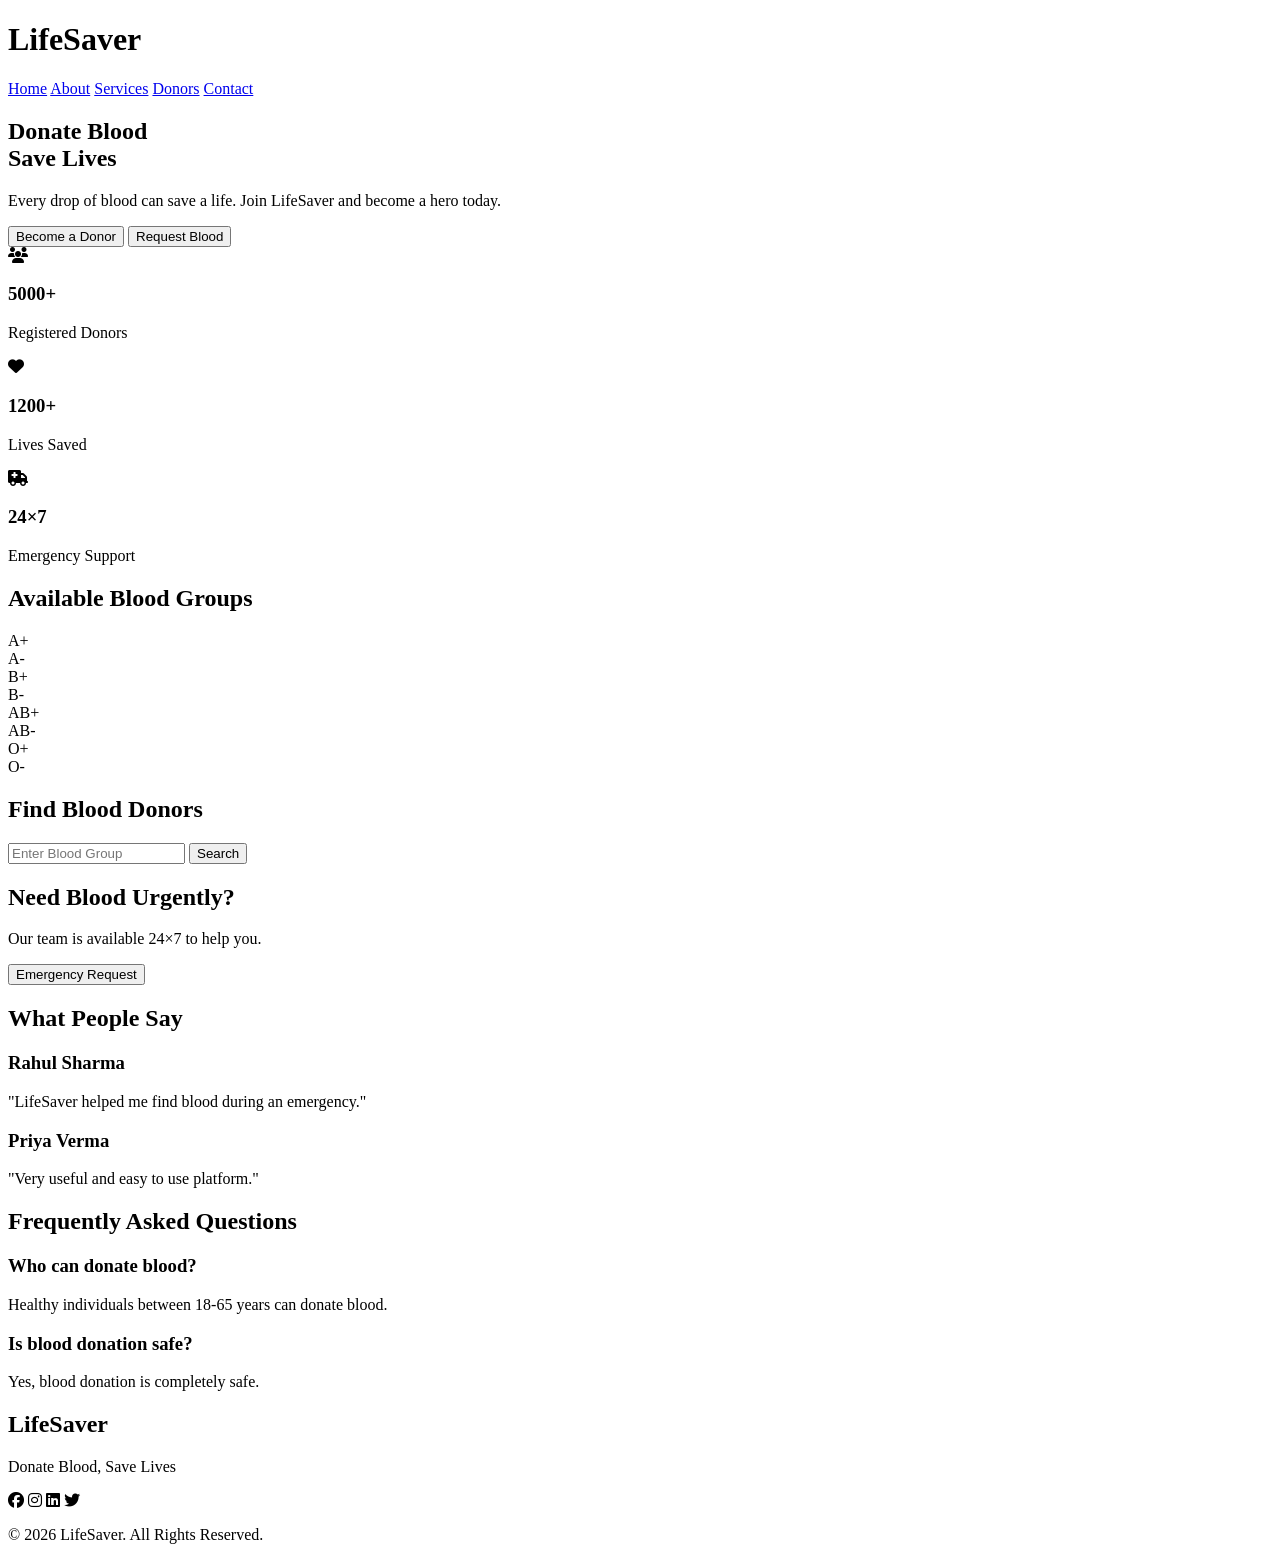
==== index.html @ 5cfdd398 "Add files via upload" ====
<!DOCTYPE html>
<html lang="en">
<head>
<meta charset="UTF-8">
<meta name="viewport" content="width=device-width, initial-scale=1.0">

<title>LifeSaver - Blood Donation</title>

<link rel="stylesheet" href="style.css">

<link rel="stylesheet"
href="https://cdnjs.cloudflare.com/ajax/libs/font-awesome/6.5.1/css/all.min.css">

</head>
<body>

<!-- Header -->

<header>

<div class="logo">

<h1>LifeSaver</h1>

</div>

<nav>

<a href="index.html">Home</a>

<a href="about.html">About</a>

<a href="services.html">Services</a>

<a href="donors.html">Donors</a>

<a href="contact.html">Contact</a>

</nav>

</header>

<!-- Hero Section -->

<section class="hero">

<div class="hero-text">

<h2>
Donate Blood <br>
Save Lives
</h2>

<p>
Every drop of blood can save a life.
Join LifeSaver and become a hero today.
</p>

<button class="donor-btn">

Become a Donor

</button>

<button class="request-btn">

Request Blood

</button>

</div>

</section>

<!-- Statistics -->

<section class="stats">

<div class="card">

<i class="fa-solid fa-users"></i>

<h3>5000+</h3>

<p>Registered Donors</p>

</div>

<div class="card">

<i class="fa-solid fa-heart"></i>

<h3>1200+</h3>

<p>Lives Saved</p>

</div>

<div class="card">

<i class="fa-solid fa-truck-medical"></i>

<h3>24×7</h3>

<p>Emergency Support</p>

</div>

</section>

<!-- Blood Groups -->

<section class="blood-groups">

<h2>Available Blood Groups</h2>

<div class="blood-container">

<div class="blood-card">A+</div>

<div class="blood-card">A-</div>

<div class="blood-card">B+</div>

<div class="blood-card">B-</div>

<div class="blood-card">AB+</div>

<div class="blood-card">AB-</div>

<div class="blood-card">O+</div>

<div class="blood-card">O-</div>

</div>

</section>

<!-- Search -->

<section class="search-section">

<h2>Find Blood Donors</h2>

<input type="text"
placeholder="Enter Blood Group">

<button>

Search

</button>

</section>

<!-- Emergency -->

<section class="emergency">

<h2>
Need Blood Urgently?
</h2>

<p>

Our team is available 24×7 to help you.

</p>

<button>

Emergency Request

</button>

</section>

<!-- Testimonials -->

<section class="testimonial">

<h2>

What People Say

</h2>

<div class="testimonial-box">

<h3>

Rahul Sharma

</h3>

<p>

"LifeSaver helped me find blood during an emergency."

</p>

</div>

<div class="testimonial-box">

<h3>

Priya Verma

</h3>

<p>

"Very useful and easy to use platform."

</p>

</div>

</section>

<!-- FAQ -->

<section class="faq">

<h2>

Frequently Asked Questions

</h2>

<div class="faq-box">

<h3>

Who can donate blood?

</h3>

<p>

Healthy individuals between 18-65 years can donate blood.

</p>

</div>

<div class="faq-box">

<h3>

Is blood donation safe?

</h3>

<p>

Yes, blood donation is completely safe.

</p>

</div>

</section>

<!-- Footer -->

<footer>

<div class="footer-content">

<h2>

LifeSaver

</h2>

<p>

Donate Blood, Save Lives

</p>

<div class="social">

<i class="fa-brands fa-facebook"></i>

<i class="fa-brands fa-instagram"></i>

<i class="fa-brands fa-linkedin"></i>

<i class="fa-brands fa-twitter"></i>

</div>

<p>

© 2026 LifeSaver. All Rights Reserved.

</p>

</div>

</footer>

<button id="topBtn">

↑

</button>

<script src="script.js"></script>

</body>
</html>
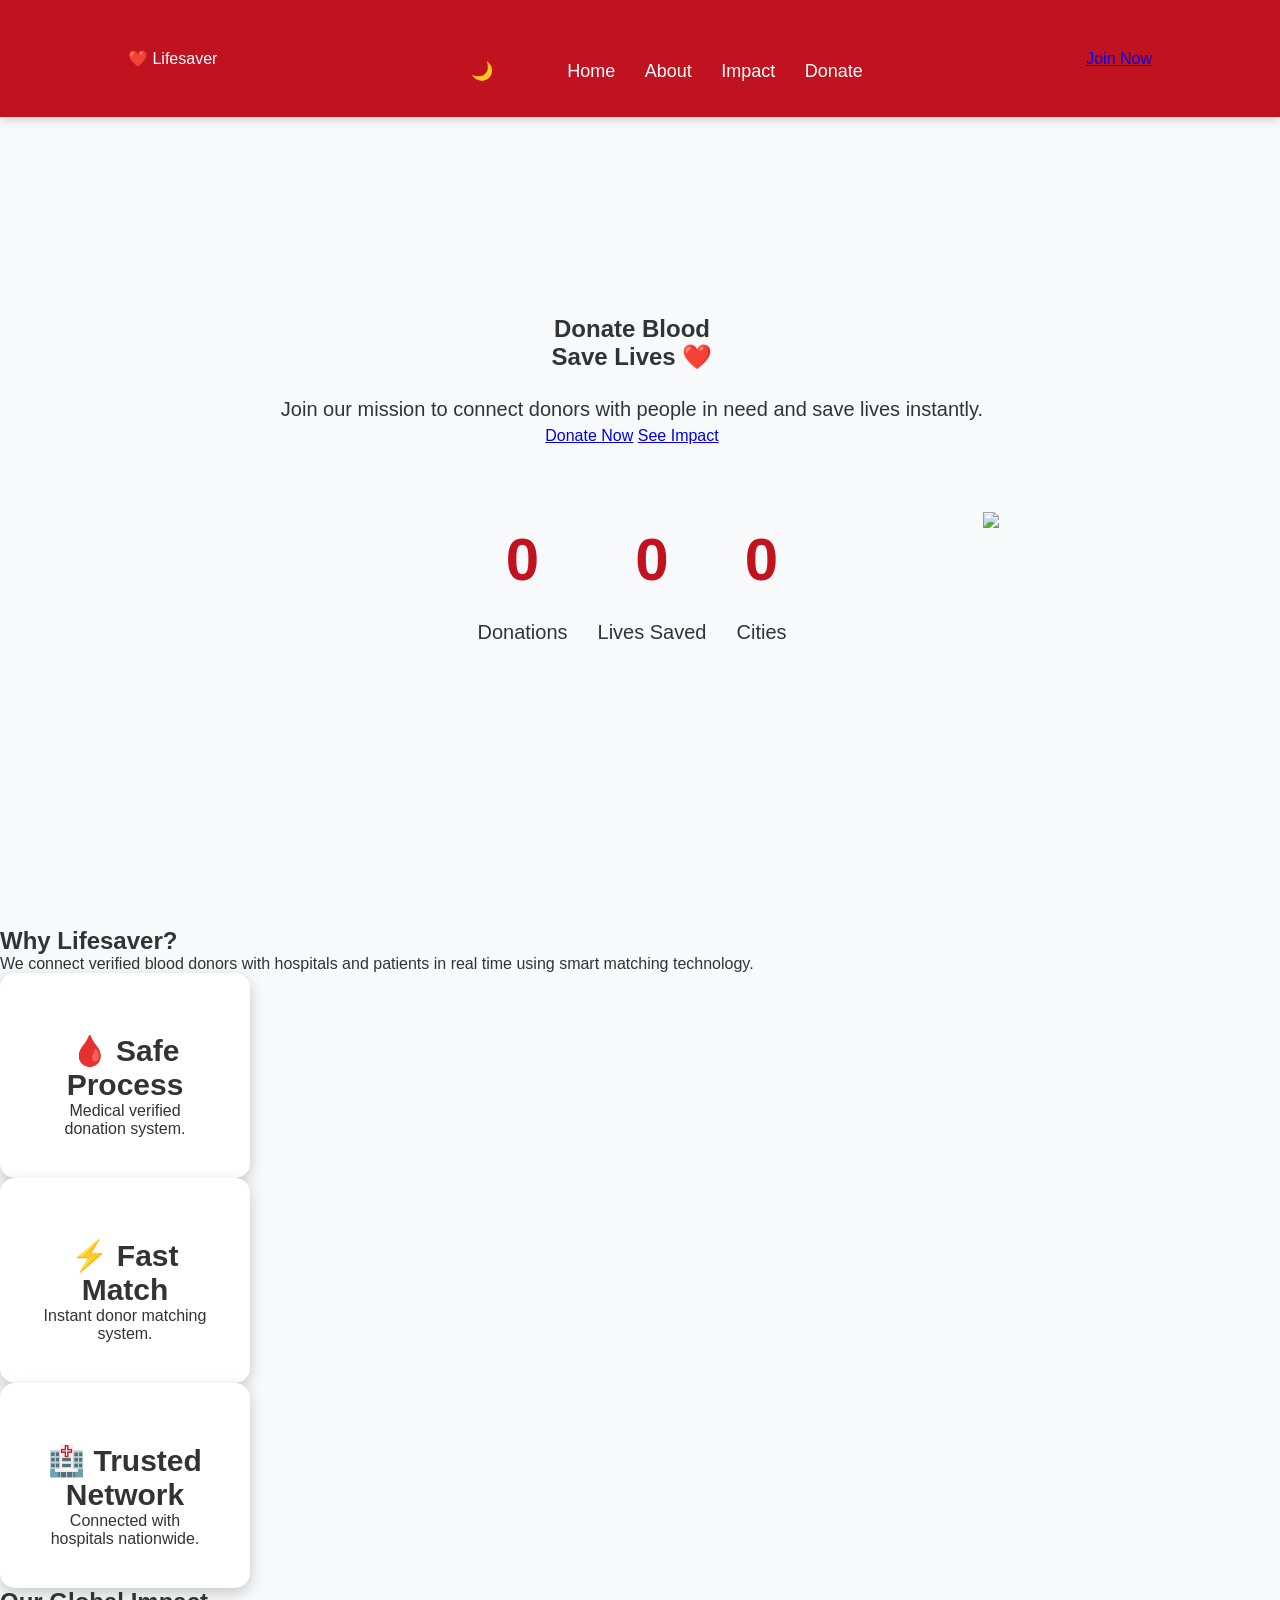
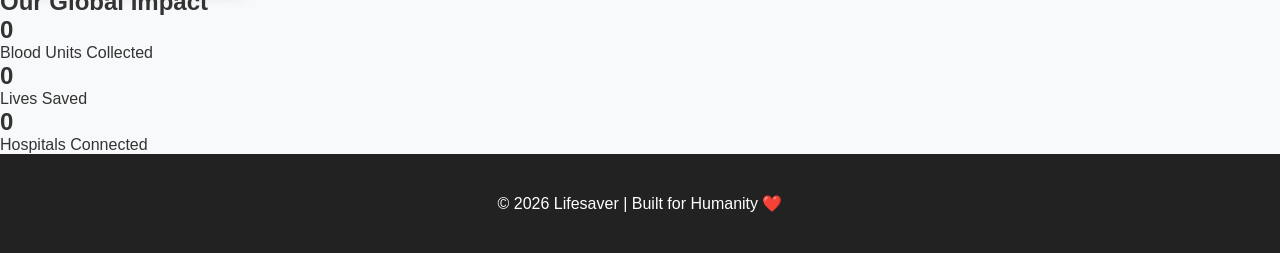
==== commit 0d715cee: "Add files via upload" ====
--- a/index.html
+++ b/index.html
@@ -3,313 +3,124 @@
 <head>
 <meta charset="UTF-8">
 <meta name="viewport" content="width=device-width, initial-scale=1.0">
+<title>Lifesaver | Save Lives Through Donation</title>
 
-<title>LifeSaver - Blood Donation</title>
-
+<link href="https://fonts.googleapis.com/css2?family=Poppins:wght@300;400;500;600;700&display=swap" rel="stylesheet">
 <link rel="stylesheet" href="style.css">
 
-<link rel="stylesheet"
-href="https://cdnjs.cloudflare.com/ajax/libs/font-awesome/6.5.1/css/all.min.css">
+<!-- AOS -->
+<link href="https://unpkg.com/aos@2.3.1/dist/aos.css" rel="stylesheet">
 
 </head>
+
 <body>
 
-<!-- Header -->
+<!-- NAVBAR -->
+<header class="navbar">
+  <div class="logo">❤️ Lifesaver</div>
 
-<header>
+  <nav>
+    <button id="themeToggle" class="btn">🌙</button>
+    <a href="#home">Home</a>
+    <a href="#about">About</a>
+    <a href="#impact">Impact</a>
+    <a href="donate.html">Donate</a>
+  </nav>
 
-<div class="logo">
-
-<h1>LifeSaver</h1>
-
-</div>
-
-<nav>
-
-<a href="index.html">Home</a>
-
-<a href="about.html">About</a>
-
-<a href="services.html">Services</a>
-
-<a href="donors.html">Donors</a>
-
-<a href="contact.html">Contact</a>
-
-</nav>
-
+  <a href="donate.html" class="btn">Join Now</a>
 </header>
 
-<!-- Hero Section -->
+<!-- HERO -->
+<section class="hero" id="home">
 
-<section class="hero">
+  <div class="hero-text" data-aos="fade-right">
+    <h1>Donate Blood<br>Save Lives ❤️</h1>
+    <p>Join our mission to connect donors with people in need and save lives instantly.</p>
 
-<div class="hero-text">
+    <div class="hero-buttons">
+      <a href="donate.html" class="btn-main">Donate Now</a>
+      <a href="#impact" class="btn-outline">See Impact</a>
+    </div>
 
-<h2>
-Donate Blood <br>
-Save Lives
-</h2>
+    <div class="stats">
+      <div><h2 class="counter" data-target="15000">0</h2><p>Donations</p></div>
+      <div><h2 class="counter" data-target="8000">0</h2><p>Lives Saved</p></div>
+      <div><h2 class="counter" data-target="200">0</h2><p>Cities</p></div>
+    </div>
+  </div>
 
-<p>
-Every drop of blood can save a life.
-Join LifeSaver and become a hero today.
-</p>
-
-<button class="donor-btn">
-
-Become a Donor
-
-</button>
-
-<button class="request-btn">
-
-Request Blood
-
-</button>
-
-</div>
+  <div class="hero-img" data-aos="fade-left">
+    <img src="https://images.unsplash.com/photo-1615461066841-6116e61058f4?auto=format&fit=crop&w=900&q=80">
+  </div>
 
 </section>
 
-<!-- Statistics -->
+<!-- ABOUT -->
+<section class="about" id="about" data-aos="fade-up">
 
-<section class="stats">
-
-<div class="card">
-
-<i class="fa-solid fa-users"></i>
-
-<h3>5000+</h3>
-
-<p>Registered Donors</p>
-
-</div>
-
-<div class="card">
-
-<i class="fa-solid fa-heart"></i>
-
-<h3>1200+</h3>
-
-<p>Lives Saved</p>
-
-</div>
-
-<div class="card">
-
-<i class="fa-solid fa-truck-medical"></i>
-
-<h3>24×7</h3>
-
-<p>Emergency Support</p>
-
-</div>
+  <h2>Why Lifesaver?</h2>
+  <p>We connect verified blood donors with hospitals and patients in real time using smart matching technology.</p>
 
 </section>
 
-<!-- Blood Groups -->
+<!-- SERVICES -->
+<section class="services">
 
-<section class="blood-groups">
+  <div class="card" data-aos="zoom-in">
+    <h3>🩸 Safe Process</h3>
+    <p>Medical verified donation system.</p>
+  </div>
 
-<h2>Available Blood Groups</h2>
+  <div class="card" data-aos="zoom-in" data-aos-delay="100">
+    <h3>⚡ Fast Match</h3>
+    <p>Instant donor matching system.</p>
+  </div>
 
-<div class="blood-container">
-
-<div class="blood-card">A+</div>
-
-<div class="blood-card">A-</div>
-
-<div class="blood-card">B+</div>
-
-<div class="blood-card">B-</div>
-
-<div class="blood-card">AB+</div>
-
-<div class="blood-card">AB-</div>
-
-<div class="blood-card">O+</div>
-
-<div class="blood-card">O-</div>
-
-</div>
+  <div class="card" data-aos="zoom-in" data-aos-delay="200">
+    <h3>🏥 Trusted Network</h3>
+    <p>Connected with hospitals nationwide.</p>
+  </div>
 
 </section>
 
-<!-- Search -->
+<!-- IMPACT -->
+<section class="impact" id="impact">
 
-<section class="search-section">
+  <h2 data-aos="fade-up">Our Global Impact</h2>
 
-<h2>Find Blood Donors</h2>
+  <div class="impact-grid">
 
-<input type="text"
-placeholder="Enter Blood Group">
+    <div class="impact-card" data-aos="zoom-in">
+      <h1 class="counter" data-target="15000">0</h1>
+      <p>Blood Units Collected</p>
+    </div>
 
-<button>
+    <div class="impact-card" data-aos="zoom-in" data-aos-delay="100">
+      <h1 class="counter" data-target="8000">0</h1>
+      <p>Lives Saved</p>
+    </div>
 
-Search
+    <div class="impact-card" data-aos="zoom-in" data-aos-delay="200">
+      <h1 class="counter" data-target="500">0</h1>
+      <p>Hospitals Connected</p>
+    </div>
 
-</button>
+  </div>
 
 </section>
 
-<!-- Emergency -->
-
-<section class="emergency">
-
-<h2>
-Need Blood Urgently?
-</h2>
-
-<p>
-
-Our team is available 24×7 to help you.
-
-</p>
-
-<button>
-
-Emergency Request
-
-</button>
-
-</section>
-
-<!-- Testimonials -->
-
-<section class="testimonial">
-
-<h2>
-
-What People Say
-
-</h2>
-
-<div class="testimonial-box">
-
-<h3>
-
-Rahul Sharma
-
-</h3>
-
-<p>
-
-"LifeSaver helped me find blood during an emergency."
-
-</p>
-
-</div>
-
-<div class="testimonial-box">
-
-<h3>
-
-Priya Verma
-
-</h3>
-
-<p>
-
-"Very useful and easy to use platform."
-
-</p>
-
-</div>
-
-</section>
-
-<!-- FAQ -->
-
-<section class="faq">
-
-<h2>
-
-Frequently Asked Questions
-
-</h2>
-
-<div class="faq-box">
-
-<h3>
-
-Who can donate blood?
-
-</h3>
-
-<p>
-
-Healthy individuals between 18-65 years can donate blood.
-
-</p>
-
-</div>
-
-<div class="faq-box">
-
-<h3>
-
-Is blood donation safe?
-
-</h3>
-
-<p>
-
-Yes, blood donation is completely safe.
-
-</p>
-
-</div>
-
-</section>
-
-<!-- Footer -->
-
+<!-- FOOTER -->
 <footer>
-
-<div class="footer-content">
-
-<h2>
-
-LifeSaver
-
-</h2>
-
-<p>
-
-Donate Blood, Save Lives
-
-</p>
-
-<div class="social">
-
-<i class="fa-brands fa-facebook"></i>
-
-<i class="fa-brands fa-instagram"></i>
-
-<i class="fa-brands fa-linkedin"></i>
-
-<i class="fa-brands fa-twitter"></i>
-
-</div>
-
-<p>
-
-© 2026 LifeSaver. All Rights Reserved.
-
-</p>
-
-</div>
-
+  <p>© 2026 Lifesaver | Built for Humanity ❤️</p>
 </footer>
-
-<button id="topBtn">
-
-↑
-
-</button>
 
 <script src="script.js"></script>
 
+<!-- AOS -->
+<script src="https://unpkg.com/aos@2.3.1/dist/aos.js"></script>
+<script>
+AOS.init({ duration: 1000, once: true });
+</script>
+
 </body>
 </html>
--- a/style.css
+++ b/style.css
@@ -0,0 +1,302 @@
+*{
+    margin:0;
+    padding:0;
+    box-sizing:border-box;
+    font-family:Arial, sans-serif;
+}
+
+html{
+    scroll-behavior:smooth;
+}
+
+body{
+    background:#f8f9fa;
+    color:#333;
+}
+
+/* Header */
+
+header{
+    background:#c1121f;
+    color:white;
+    padding:20px 10%;
+    display:flex;
+    justify-content:space-between;
+    align-items:center;
+    position:sticky;
+    top:0;
+    z-index:1000;
+    box-shadow:0 2px 10px rgba(0,0,0,.2);
+}
+
+.logo h1{
+    font-size:32px;
+}
+
+nav a{
+    color:white;
+    text-decoration:none;
+    margin-left:25px;
+    font-size:18px;
+    transition:.3s;
+}
+
+nav a:hover{
+    color:#ffd60a;
+}
+
+/* Hero */
+
+.hero{
+    height:90vh;
+    display:flex;
+    justify-content:center;
+    align-items:center;
+    text-align:center;
+    padding:0 10%;
+}
+
+.hero h2{
+    color:#c1121f;
+    font-size:60px;
+}
+
+.hero p{
+    margin-top:20px;
+    font-size:20px;
+    line-height:1.8;
+}
+
+/* Buttons */
+
+button{
+    background:#c1121f;
+    color:white;
+    border:none;
+    padding:15px 30px;
+    border-radius:10px;
+    cursor:pointer;
+    font-size:18px;
+    margin-top:25px;
+    margin-right:15px;
+    transition:.4s;
+}
+
+button:hover{
+    background:#780000;
+    transform:translateY(-5px);
+}
+
+/* Statistics */
+
+.stats{
+    display:flex;
+    justify-content:center;
+    gap:30px;
+    padding:80px 10%;
+}
+
+.card{
+    background:white;
+    width:250px;
+    text-align:center;
+    padding:40px;
+    border-radius:15px;
+    box-shadow:0 5px 15px rgba(0,0,0,.2);
+    transition:.4s;
+}
+
+.card:hover{
+    transform:translateY(-10px);
+}
+
+.card i{
+    font-size:40px;
+    color:#c1121f;
+}
+
+.card h3{
+    margin-top:20px;
+    font-size:30px;
+}
+
+/* Blood Groups */
+
+.blood-groups{
+    padding:80px 10%;
+    text-align:center;
+}
+
+.blood-groups h2{
+    color:#c1121f;
+    margin-bottom:40px;
+}
+
+.blood-container{
+    display:flex;
+    flex-wrap:wrap;
+    justify-content:center;
+    gap:20px;
+}
+
+.blood-card{
+    width:120px;
+    height:120px;
+    background:#c1121f;
+    color:white;
+    border-radius:15px;
+    display:flex;
+    justify-content:center;
+    align-items:center;
+    font-size:30px;
+    font-weight:bold;
+    transition:.4s;
+    cursor:pointer;
+}
+
+.blood-card:hover{
+    background:#780000;
+    transform:translateY(-10px);
+}
+
+/* Search */
+
+.search-section{
+    padding:80px 10%;
+    text-align:center;
+}
+
+.search-section h2{
+    color:#c1121f;
+    margin-bottom:30px;
+}
+
+.search-section input{
+    width:300px;
+    padding:15px;
+    border:1px solid gray;
+    border-radius:10px;
+}
+
+/* Emergency */
+
+.emergency{
+    background:#c1121f;
+    color:white;
+    text-align:center;
+    padding:80px 10%;
+}
+
+.emergency h2{
+    font-size:40px;
+}
+
+.emergency p{
+    margin-top:20px;
+}
+
+/* Testimonials */
+
+.testimonial{
+    padding:80px 10%;
+    text-align:center;
+}
+
+.testimonial h2{
+    color:#c1121f;
+    margin-bottom:40px;
+}
+
+.testimonial-box{
+    background:white;
+    max-width:700px;
+    margin:20px auto;
+    padding:30px;
+    border-radius:15px;
+    box-shadow:0 5px 15px rgba(0,0,0,.2);
+}
+
+/* FAQ */
+
+.faq{
+    padding:80px 10%;
+}
+
+.faq h2{
+    text-align:center;
+    color:#c1121f;
+    margin-bottom:40px;
+}
+
+.faq-box{
+    background:white;
+    padding:25px;
+    margin-bottom:20px;
+    border-radius:15px;
+    box-shadow:0 5px 15px rgba(0,0,0,.15);
+}
+
+/* Footer */
+
+footer{
+    background:#222;
+    color:white;
+    text-align:center;
+    padding:40px;
+}
+
+.social i{
+    margin:15px;
+    font-size:25px;
+    cursor:pointer;
+    transition:.3s;
+}
+
+.social i:hover{
+    color:#ffd60a;
+}
+
+/* Top Button */
+
+#topBtn{
+    position:fixed;
+    bottom:20px;
+    right:20px;
+    width:55px;
+    height:55px;
+    border-radius:50%;
+    display:none;
+    z-index:999;
+}
+
+/* Responsive */
+
+@media(max-width:768px){
+
+header{
+    flex-direction:column;
+}
+
+nav{
+    margin-top:20px;
+}
+
+nav a{
+    display:block;
+    margin:10px 0;
+}
+
+.hero h2{
+    font-size:40px;
+}
+
+.stats{
+    flex-direction:column;
+    align-items:center;
+}
+
+.search-section input{
+    width:100%;
+}
+
+}
